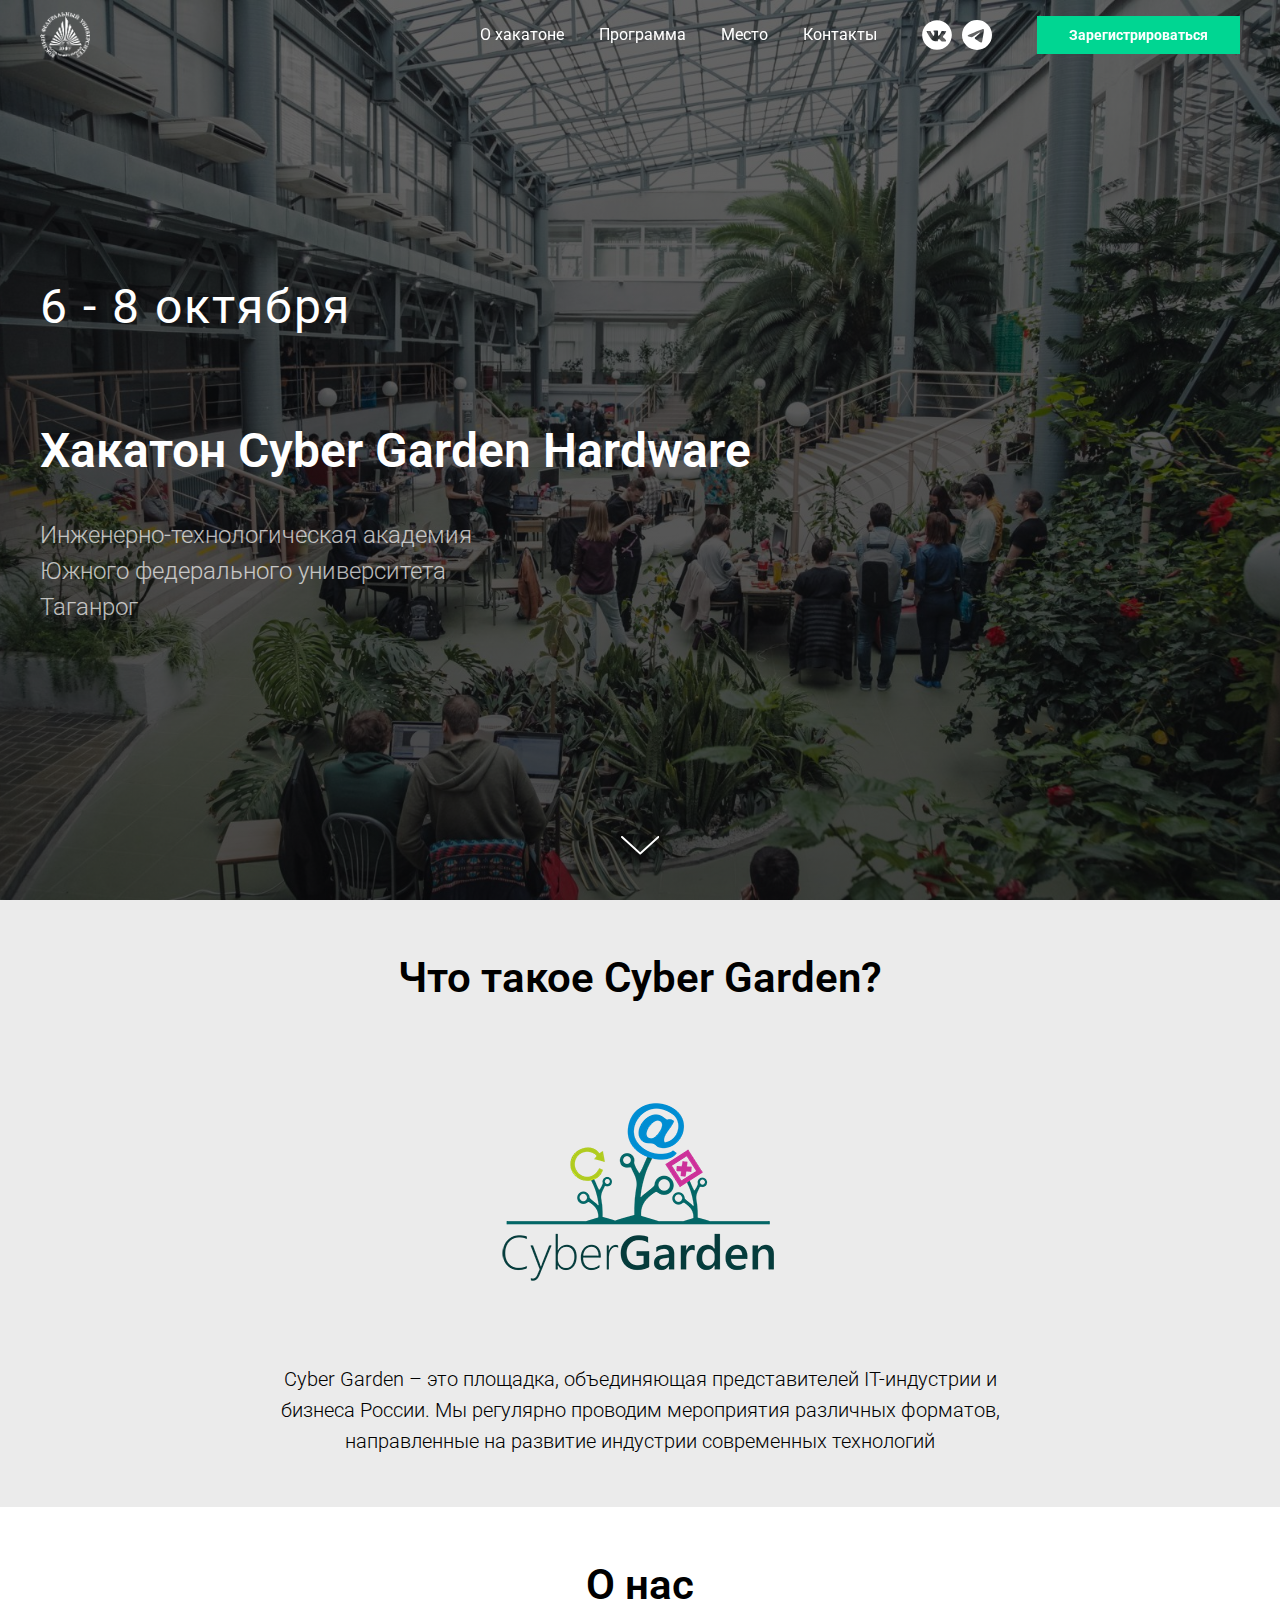
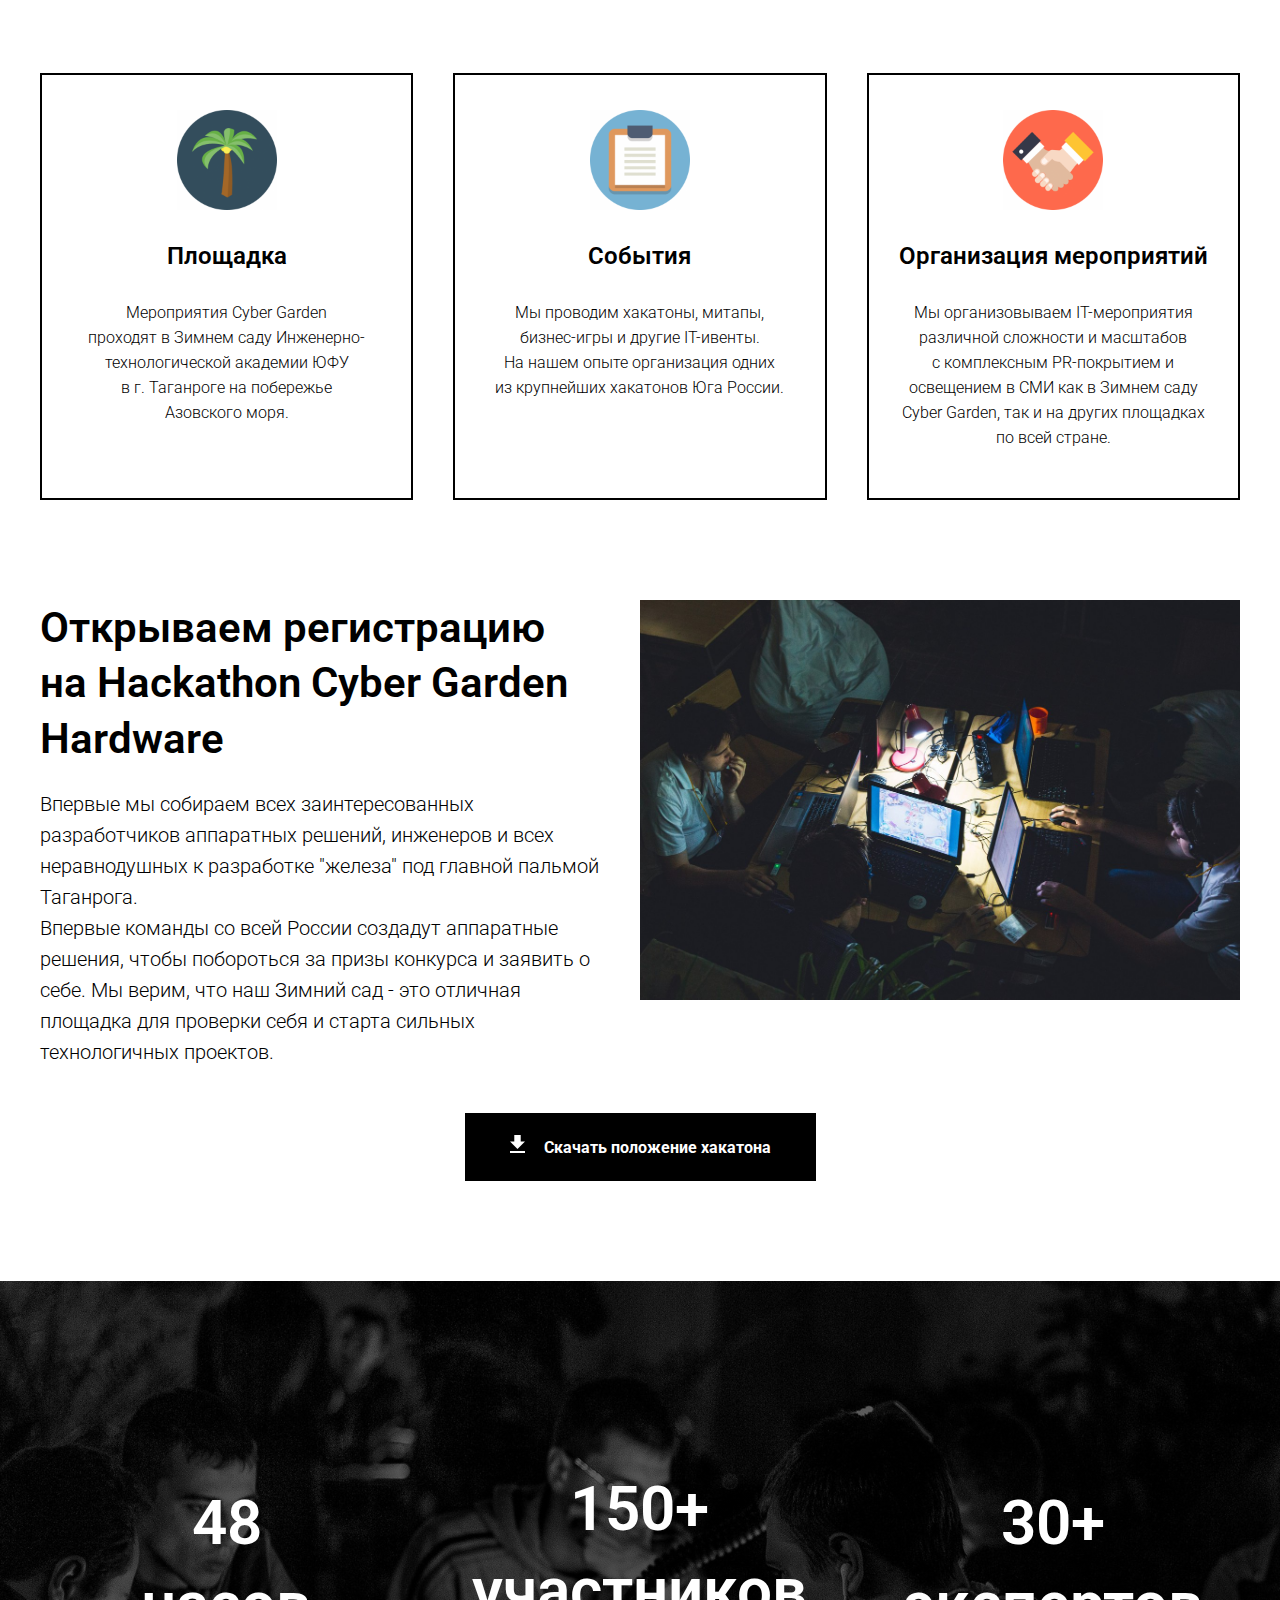
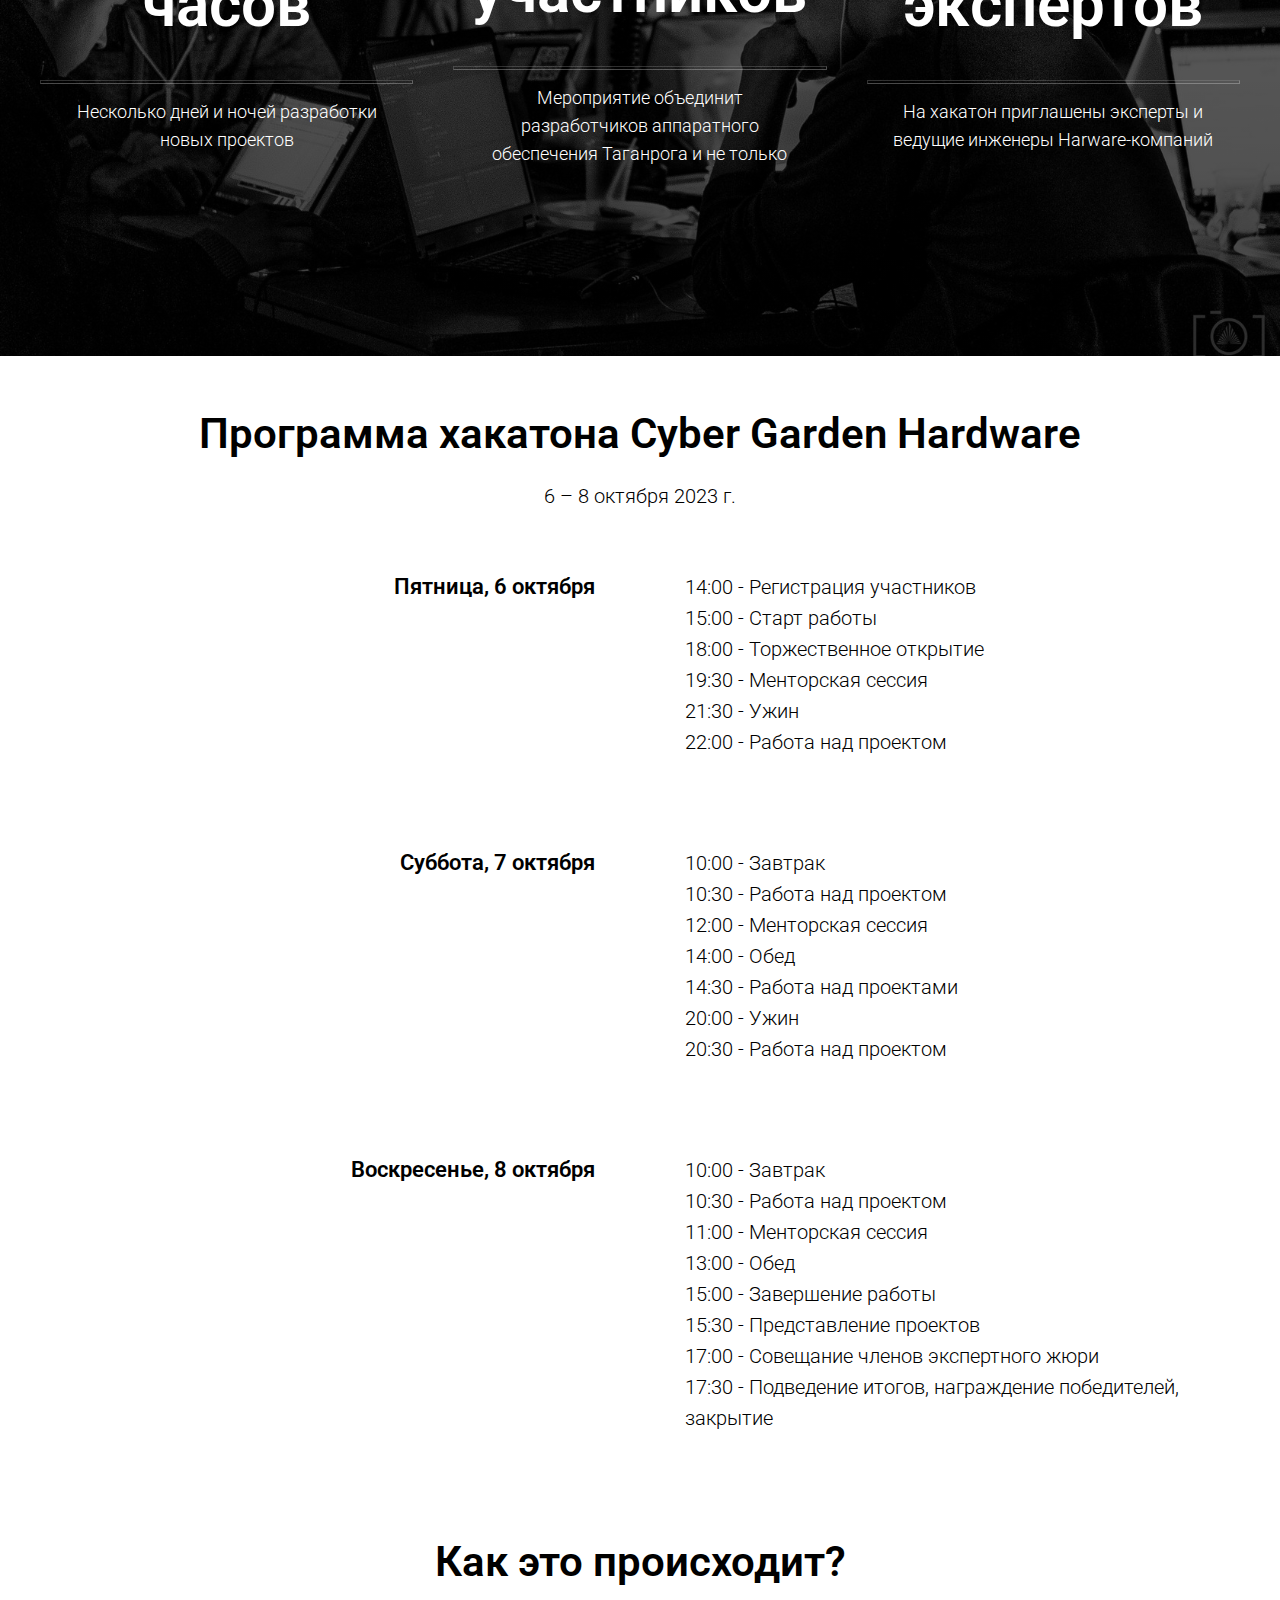
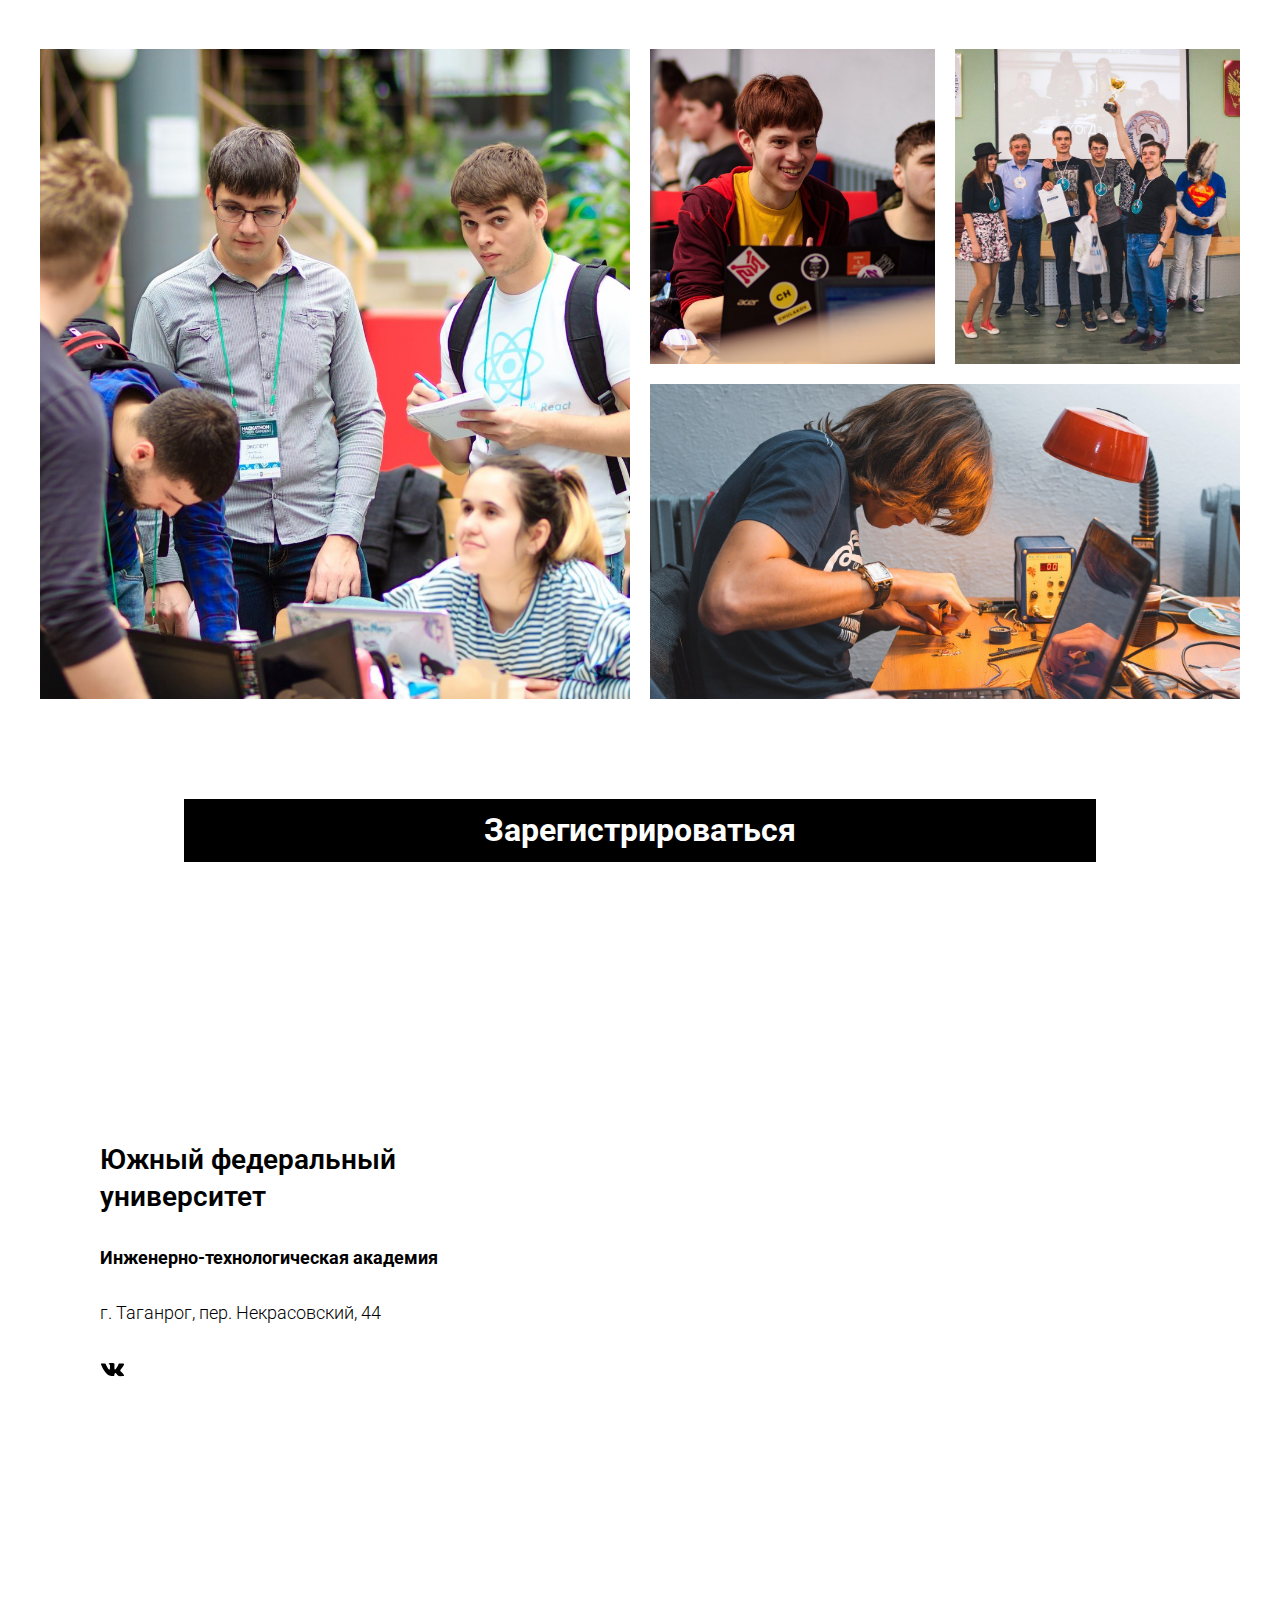
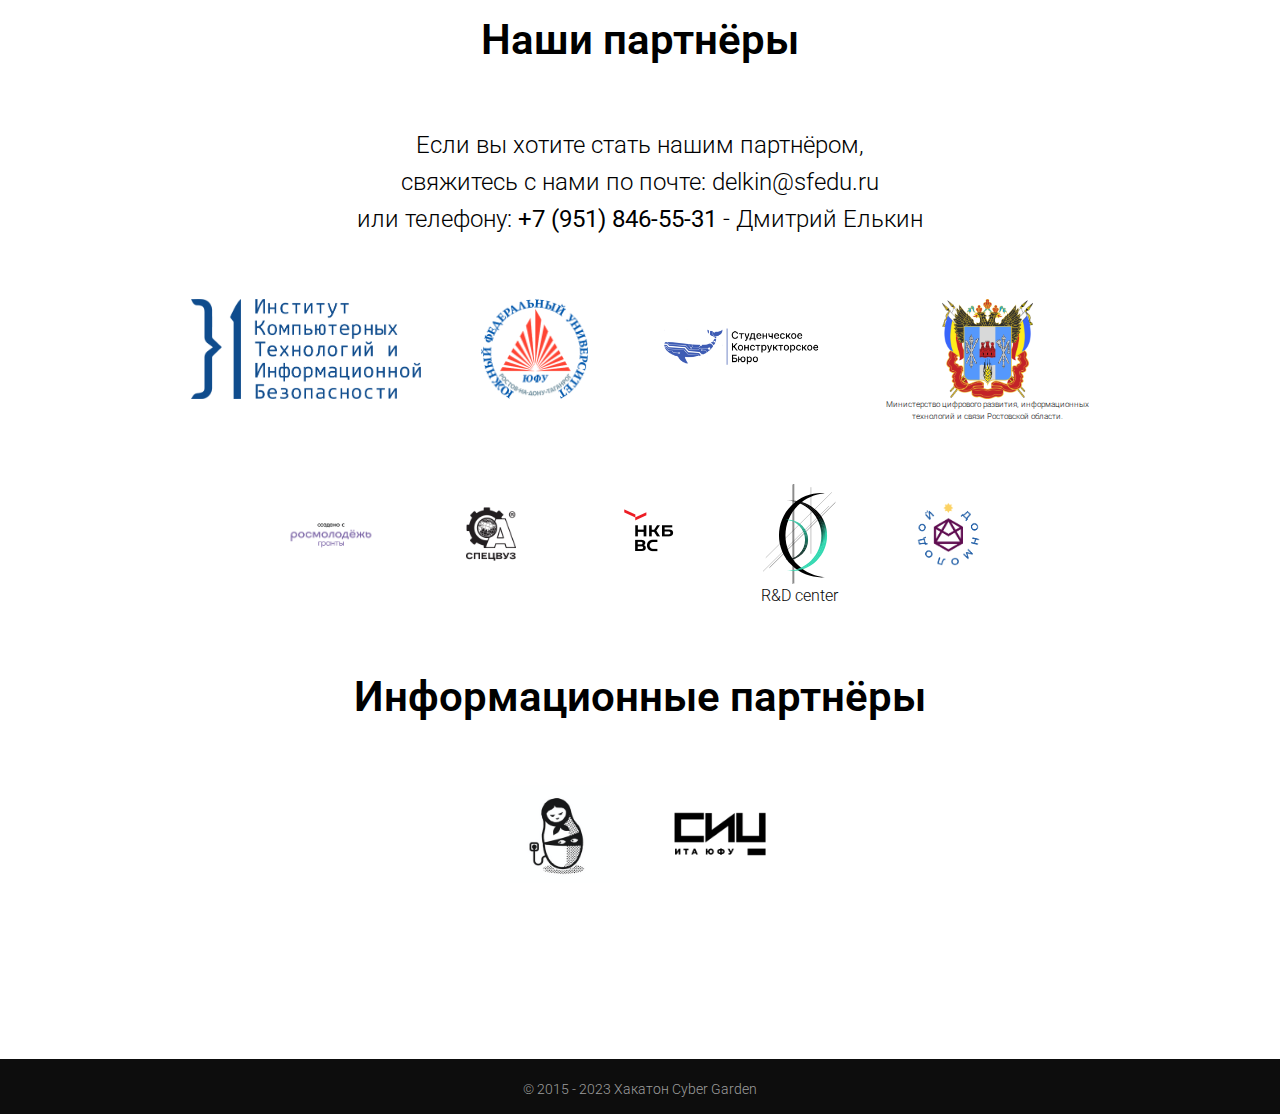
==== new.html @ 7e772e59 "new main page" ====
<!DOCTYPE html>
<html lang="ru">
<head>
	<meta charset="UTF-8">
	<meta http-equiv="Content-Type" content="text/html; charset=utf-8"/>
	<meta name="viewport" content="width=device-width, initial-scale=1.0"/>
	<title>Хакатон Сyber Garden - Таганрог</title>
	<meta property="og:url" content="https://cybergarden.pro"/>
	<meta property="og:title" content="Хакатон Сyber Garden Hardware - Таганрог"/>
	<meta property="og:description" content="Первый марафон разработки аппаратного обеспечения под пальмой"/>
	<meta property="og:type" content="website"/>
	<meta property="og:image" content="images_new/top.jpg"/>
	<meta name="format-detection" content="telephone=no"/>
	<meta name="description" content="Первый марафон разработки аппаратного обеспечения под пальмой"/>
	<link rel="shortcut icon" href="images_new/favicon.ico" type="image/x-icon"/>
	<link type="text/css" rel="stylesheet" href="https://fonts.googleapis.com/css?family=Roboto:300,400,500,700|Google+Sans:400,500,700|Google+Sans+Text:400&amp;lang=ru">
	<script src="https://api-maps.yandex.ru/v3/?apikey=49d23193-852b-4020-ad49-edf83772ccdb&lang=ru_RU"></script>
	<style>
		:root {
			/* Colors */

			/* Fonts */
			--roboto: 'Roboto', 'Arial', sans-serif;

			/* Other */
			--container-width: 1200px;
			--header-height: 70px;
		}

		* {
			margin: 0;
			padding: 0;
			line-height: 1.32;
		}

		body {
			display: flex;
			flex-direction: column;
			min-height: 100vh;
			font-family: var(--roboto);
			/*color: var(--gray1);*/
			word-wrap: break-word;
			overflow-x: hidden;
		}

		header {
			height: var(--header-height);
			width: var(--container-width);
			position: fixed;
			display: flex;
			gap: 7px;
			justify-content: space-between;
			align-items: center;
			box-sizing: border-box;
			left: 50%;
			transform: translate(-50%, 0);
			z-index: 100;
			font-size: 16px;
			-webkit-font-smoothing: antialiased;
		}

		nav {
			display: flex;
			align-items: center;
			gap: 45px;
		}

		.logo {
			max-width: 50px;
			width: 50px;
			height: auto;
			display: block;
		}

		.header__nav {
			display: flex;
			gap: 35px;
		}

		.header__nav a {
			font-weight: 400;
			color: white;
			text-decoration: none;
		}

		.header__nav__social-links {
			display: flex;
			gap: 10px
		}

		.header__nav__social-links a {
			width: 30px;
			height: 30px;
		}

		.header__nav__btn {
			color: #ffffff;
			background-color: #00d692;
			text-decoration: none;
			font-weight: 700;
			font-size: 14px;
			padding: 10px 32px;
			transition: background-color 0.2s ease-in-out, color 0.2s ease-in-out, border-color 0.2s ease-in-out, box-shadow 0.2s ease-in-out;
		}

		.header__nav__btn:hover {
			background-color: #00c285;
		}

		main {
			min-height: 75vh;
			padding-bottom: 120px;
			flex: 1;
		}

		ul,
		li {
			list-style: none;
		}

		.container {
			max-width: var(--container-width);
			padding-left: calc(50% - var(--container-width) / 2) !important;
			padding-right: calc(50% - var(--container-width) / 2) !important;
			padding-top: 50px;
			padding-bottom: 50px;
		}

		.container__center {
			display: grid;
			justify-items: center;
		}

		.container__not-white {
			background-color: #ebebeb;
		}

		.margin_bottom {
			margin-bottom: 60px;
		}

		.align_center {
			text-align: center;
		}

		.short_block {
			max-width: 760px;
		}

		h2 {
			font-size: 42px;
			font-weight: 600;
			margin-bottom: 60px;
		}

		p {
			font-size: 20px;
			line-height: 1.55;
			font-weight: 300;
		}

		.top {
			top: 0;
			left: 0;
			right: 0;
			bottom: 0;
			position: relative;
			height: 100vh;
			background-image: url('images_new/top.jpg');
			background-size: cover;
			background-position: center center;
		}

		.top__filter {
			position: absolute;
			width: 100%;
			height: 100vh;
			background-image: -moz-linear-gradient(top, rgba(0, 0, 0, 0.60), rgba(0, 0, 0, 0.70));
			background-image: -webkit-linear-gradient(top, rgba(0, 0, 0, 0.60), rgba(0, 0, 0, 0.70));
			background-image: -o-linear-gradient(top, rgba(0, 0, 0, 0.60), rgba(0, 0, 0, 0.70));
			background-image: -ms-linear-gradient(top, rgba(0, 0, 0, 0.60), rgba(0, 0, 0, 0.70));
			background-image: linear-gradient(top, rgba(0, 0, 0, 0.60), rgba(0, 0, 0, 0.70));
			filter: progid:DXImageTransform.Microsoft.gradient(startColorStr='#66000000', endColorstr='#4c000000');
		}

		.top__text__container {
			padding: 0;
			position: absolute;
			color: white;
			height: 100vh;
			display: flex;
			align-items: center;
		}

		.top__text {
			vertical-align: middle;
		}

		.top__text h1 {
			font-size: 48px;
			font-weight: 600;
			color: #fff;
			letter-spacing: 0;
			margin-bottom: 38px;
			line-height: 1.17;
		}

		.top__text h2 {
			font-size: 48px;
			font-weight: 400;
			color: #fff;
			letter-spacing: 2px;
			margin-bottom: 84px;
		}

		.top__text p {
			font-size: 24px;
			font-weight: 300;
			opacity: 0.70;
			color: #fff;
			line-height: 1.5;
		}

		@keyframes t-arrow-bottom {
			0% {
				transform: translateY(0)
			}
			50% {
				transform: translateY(-7px)
			}
			55% {
				transform: translateY(-7px)
			}
			100% {
				transform: translateY(0)
			}
		}

		.t-cover__arrow-wrapper_animated {
			animation: t-arrow-bottom 1.7s infinite ease
		}

		.t-cover__arrow {
			position: absolute;
			z-index: 9;
			bottom: 40px;
			right: 0;
			left: 0;
			text-align: center
		}

		.t-cover__arrow-wrapper {
			display: inline-block;
			-webkit-transition: all ease-in-out 0.2s;
			-moz-transition: all ease-in-out 0.2s;
			-o-transition: all ease-in-out 0.2s;
			transition: all ease-in-out 0.2s;
			cursor: pointer
		}

		.t-cover__arrow-wrapper:hover {
			opacity: .7
		}

		.t-cover__arrow-svg {
			fill: #fff
		}

		.about__container {
			display: grid;
			gap: 40px;
			grid-template-columns: 1fr 1fr 1fr;
		}

		.about__card {
			display: grid;
			gap: 30px;
			grid-template-rows: 1fr 30px 150px;
			border: 2px solid #000;
			padding: 35px 0 48px;
			box-sizing: border-box;
			justify-items: center;
		}

		.about__card img {
			width: 100px;
			height: 100px;
		}

		.about__card h3 {
			font-size: 24px;
			line-height: 1.35;
			font-weight: 600;
		}

		.about__card p {
			height: 150px;
			padding: 0 25px;
			text-align: center;
			font-size: 16px;
			line-height: 25px;
			font-weight: 300;
		}

		.registration__container {
			display: flex;
			gap: 40px;
			margin-bottom: 45px;
		}

		.registration__container img {
			height: 400px;
		}

		.registration__container h2 {
			margin-bottom: 23px;
		}

		.registration__container__link {
			display: flex;
			justify-content: center;
		}

		.registration__link {
			background-color: #000000;
			color: white;
			text-decoration: none;
			font-size: 16px;
			font-weight: 700;
			padding: 22px 45px;
		}

		.registration__link svg {
			width: 15px;
			margin-right: 15px;
		}

		.info__cover {
			height: 75vh;
			margin-top: 50px;
			background-image: url('images_new/info.jpg');
			background-size: cover;
			background-position: center center;
		}

		.info__cover .top__filter {
			height: 75vh;
		}

		.info__container {
			height: calc(75vh - 100px);
			position: relative;
			display: grid;
			align-items: center;
			grid-template-columns: 1fr 1fr 1fr;
			gap: 40px;
		}

		.info__card {
			color: white;
			text-align: center;
		}

		.info__card h3 {
			font-size: 62px;
			font-weight: 600;
		}

		.info__card hr {
			height: 2px;
			opacity: 0.30;
			margin-top: 34px;
			margin-bottom: 14px;
		}

		.info__card p {
			font-size: 18px;
			line-height: 1.55;
			font-weight: 300;
			margin: 0 20px;
		}

		.schedule__h2 {
			margin-bottom: 20px;
		}

		.schedule__container {
			display: grid;
			grid-template-columns: 1fr 1fr;
			gap: 90px
		}

		.schedule__container h3 {
			font-size: 22px;
			font-weight: 600;
			justify-self: right;
		}

		.gallery__container {
			display: grid;
			gap: 20px;
			grid-template-columns: 1fr 1fr 1fr 1fr;
			grid-template-rows: 1fr 1fr;
			height: 650px;
			margin-bottom: 100px;
		}

		.gallery__card {
			overflow: hidden;
		}

		.gallery__container .big__image {
			grid-area: 1 / 1 / 3 / 3;
		}

		.gallery__container .medium__image {
			grid-area: 2 / 3 / 3 / 5;
		}

		.gallery__card img {
			object-fit: cover;
			object-position: center center;
			width: 100%;
			height: 100%;
		}

		.gallery__link {
			background-color: #000000;
			color: white;
			text-decoration: none;
			font-size: xx-large;
			font-weight: 700;
			padding: 10px 300px;
		}

		.map__card {
			background: white;
			position: absolute;
			top: 120px;
			left: calc(50% - var(--container-width) / 2);
			max-width: 460px;
			padding: 60px;
			box-sizing: border-box;
			z-index: 1;
		}

		.map__card h2 {
			margin-bottom: 30px;
			font-size: 28px;
			font-weight: 600;
		}
		.map__card h3 {
			font-size: 18px;
			font-weight: bold;
			margin-bottom: 30px;
		}
		.map__card p {
			font-size: 18px;
			font-weight: 300;
			margin-bottom: 30px;
		}

		#map {
			width: 100%;
			height: 600px;
		}

		.partners__container {
			display: flex;
			gap: 60px;
		}

		.partners__with-text {
			text-align: center;
			color:#080707;
			display: grid;
			grid-template-rows: 1fr 25px;
			justify-items: center;
			text-decoration: none;
		}

		.partners__container img {
			max-height: 100px;
		}

		footer {
			padding-top: 21px;
			padding-bottom: 15px;
			background-color: #0d0d0d;
			font-size: 14px;
			color: #9d9d9d;
			text-align: center;
			font-weight: 300;
		}

		@media (max-width: 980px) {

		}
	</style>
</head>
<body>
<header class="header">
	<img class="logo" src="images_new/sfedu.png" alt="На главную">
	<nav>
		<ul class="header__nav">
			<li><a href="#about">О хакатоне</a></li>
			<li><a href="#schedule">Программа</a></li>
			<li><a href="#place">Место</a></li>
			<li><a href="#contacts">Контакты</a></li>
		</ul>
		<div class="header__nav__social-links">
			<a href="https://vk.com/open_cybergarden" target="_blank">
				<img src="images_new/socials/vk.svg" alt="VK">
			</a>
			<a href="https://t.me/CyberGarden15" target="_blank">
				<img src="images_new/socials/tg.svg" alt="TG">
			</a>
		</div>
		<a class="header__nav__btn" href="https://forms.gle/CFXuY8phGetg4YJm7" target="_blank">Зарегистрироваться</a>
	</nav>
</header>
<main class="main">
	<section class="top">
		<div class="top__filter"></div>
		<div class="container top__text__container">
			<div class="top__text">
				<h2>6 - 8 октября</h2>
				<h1>Хакатон Cyber Garden Hardware</h1>
				<p>Инженерно-технологическая академия<br/>Южного федерального университета<br/>Таганрог</p>
			</div>
		</div>
		<div class="t-cover__arrow">
			<div class="t-cover__arrow-wrapper t-cover__arrow-wrapper_animated">
				<svg class="t-cover__arrow-svg" style="fill:#ffffff;" x="0px" y="0px"
				     width="38.417px" height="18.592px"
				     viewBox="0 0 38.417 18.592">
					<g>
						<path
								d="M19.208,18.592c-0.241,0-0.483-0.087-0.673-0.261L0.327,1.74c-0.408-0.372-0.438-1.004-0.066-1.413c0.372-0.409,1.004-0.439,1.413-0.066L19.208,16.24L36.743,0.261c0.411-0.372,1.042-0.342,1.413,0.066c0.372,0.408,0.343,1.041-0.065,1.413L19.881,18.332C19.691,18.505,19.449,18.592,19.208,18.592z"/>
					</g>
				</svg>
			</div>
		</div>
	</section>
	<section class="container container__center container__not-white">
		<h2>Что такое Cyber Garden?</h2>
		<img src="images_new/logomin.png" alt="Cyber Garden" class="margin_bottom">
		<p class="align_center short_block">Cyber Garden – это площадка, объединяющая представителей IT-индустрии и бизнеса России. Мы регулярно проводим мероприятия различных форматов, направленные на развитие индустрии современных технологий</p>
	</section>
	<section class="container container__center">
		<h2>О нас</h2>
		<div class="about__container">
			<div class="about__card">
				<img src="images_new/about/nature.png" alt="Площадка">
				<h3>Площадка</h3>
				<p>Мероприятия Cyber Garden <br />проходят в Зимнем саду Инженерно-технологической академии ЮФУ <br />в г. Таганроге на побережье <br />Азовского моря.</p>
			</div>
			<div class="about__card">
				<img src="images_new/about/clipboard.png" alt="События">
				<h3>События</h3>
				<p>Мы проводим хакатоны, митапы, <br />бизнес-игры и другие IT-ивенты. <br />На нашем опыте организация одних <br />из крупнейших хакатонов Юга России.</p>
			</div>
			<div class="about__card">
				<img src="images_new/about/partnership.png" alt="Организация мероприятий">
				<h3>Организация мероприятий</h3>
				<p>Мы организовываем IT-мероприятия различной сложности и масштабов <br />с комплексным PR-покрытием и освещением в СМИ как в Зимнем саду Cyber Garden, так и на других площадках по всей стране.</p>
			</div>
		</div>
	</section>
	<section class="container" id="about">
		<div class="registration__container">
			<div>
				<h2>Открываем регистрацию на Hackathon Cyber Garden Hardware</h2>
				<p>Впервые мы собираем всех заинтересованных разработчиков аппаратных решений, инженеров и всех неравнодушных к разработке "железа" под главной пальмой Таганрога.</p>
				<p>Впервые команды со всей России создадут аппаратные решения, чтобы побороться за призы конкурса и заявить о себе. Мы верим, что наш Зимний сад - это отличная площадка для проверки себя и старта сильных технологичных проектов.</p>
			</div>
			<img src="images_new/about/night_work.jpg" alt="Night work">
		</div>
<!--		TODO add section Тематики кейсов на хакатоне -->
		<div class="registration__container__link">
			<a class="registration__link" href="/file.pdf" target="_blank">
				<svg class="t430__btn-img t430__inlinesvg" style="" id="Layer_1" xmlns="http://www.w3.org/2000/svg"
				     viewBox="0 0 56 68" fill="#FFFFFF">
					<path class="st0" d="M16 0h24v24h16L28 52 0 24h16zM0 60h56v8H0z"/>
				</svg>
				Скачать положение хакатона</a>
		</div>
	</section>
	<section class="info__cover">
		<div class="top__filter"></div>
		<div class="container info__container">
			<div class="info__card">
				<h3>48 <br> часов</h3>
				<hr>
				<p>Несколько дней и ночей разработки новых проектов</p>
			</div>
			<div class="info__card">
				<h3>150+ участников</h3>
				<hr>
				<p>Мероприятие объединит разработчиков аппаратного обеспечения Таганрога и не только</p>
			</div>
			<div class="info__card">
				<h3>30+ экспертов</h3>
				<hr>
				<p>На хакатон приглашены эксперты и ведущие инженеры Harware-компаний</p>
			</div>
		</div>
	</section>
	<section class="container container__center" id="schedule">
		<h2 class="schedule__h2">Программа хакатона Cyber Garden Hardware</h2>
		<p class="margin_bottom">6 – 8 октября 2023 г.</p>
		<div class="schedule__container">
			<h3>Пятница, 6 октября</h3>
			<div>
				<p>14:00 - Регистрация участников</p>
				<p>15:00 - Старт работы</p>
				<p>18:00 - Торжественное открытие</p>
				<p>19:30 - Менторская сессия</p>
				<p>21:30 - Ужин</p>
				<p>22:00 - Работа над проектом</p>
			</div>
			<h3>Суббота, 7 октября</h3>
			<div>
				<p>10:00 - Завтрак</p>
				<p>10:30 - Работа над проектом</p>
				<p>12:00 - Менторская сессия</p>
				<p>14:00 - Обед</p>
				<p>14:30 - Работа над проектами</p>
				<p>20:00 - Ужин</p>
				<p>20:30 - Работа над проектом</p>
			</div>
			<h3>Воскресенье, 8 октября</h3>
			<div>
				<p>10:00 - Завтрак</p>
				<p>10:30 - Работа над проектом</p>
				<p>11:00 - Менторская сессия</p>
				<p>13:00 - Обед</p>
				<p>15:00 - Завершение работы</p>
				<p>15:30 - Представление проектов</p>
				<p>17:00 - Совещание членов экспертного жюри</p>
				<p>17:30 - Подведение итогов, награждение победителей, закрытие</p>
			</div>
		</div>
	</section>
	<section class="container container__center">
		<h2>Как это происходит?</h2>
		<div class="gallery__container">
			<div class="gallery__card big__image"><img src="images_new/gallery/1.jpg" alt="gallery 1"></div>
			<div class="gallery__card"><img src="images_new/gallery/2.jpg" alt="gallery 2"></div>
			<div class="gallery__card"><img src="images_new/gallery/3.jpg" alt="gallery 3"></div>
			<div class="gallery__card medium__image"><img src="images_new/gallery/4.jpg" alt="gallery 4"></div>
		</div>
		<div class="registration__container__link">
			<a class="gallery__link" href="https://forms.gle/CFXuY8phGetg4YJm7" target="_blank">Зарегистрироваться</a>
		</div>
	</section>
	<section id="place" style="margin-top: 50px">
		<div style="position: relative">
			<div class="map__card">
				<h2>Южный федеральный университет</h2>
				<h3>Инженерно-технологическая академия</h3>
				<p>г. Таганрог, пер. Некрасовский, 44</p>
				<a href="https://vk.com/open_cybergarden" target="_blank">
					<svg id="Layer_1" xmlns="http://www.w3.org/2000/svg" x="0px" y="0px" width="25px" height="25px" viewBox="0 0 48 48" xml:space="preserve">
	          <desc>VK</desc>
						<path
								d="M41.2 22.2c.6-.8 1.1-1.5 1.5-2 2.7-3.5 3.8-5.8 3.5-6.8l-.2-.2c-.1-.1-.3-.3-.7-.4-.4-.1-.9-.1-1.5-.1h-7.2c-.2 0-.3 0-.3.1 0 0-.1 0-.1.1v.1c-.1 0-.2.1-.3.2-.1.1-.2.2-.2.4-.7 1.9-1.5 3.6-2.5 5.2-.6 1-1.1 1.8-1.6 2.5s-.9 1.2-1.2 1.5c-.3.3-.6.6-.9.8-.2.3-.4.4-.5.4-.1 0-.3-.1-.4-.1-.2-.1-.4-.3-.5-.6-.1-.2-.2-.5-.3-.9 0-.4-.1-.7-.1-.9v-1.1-1-1.9c0-.7 0-1.2.1-1.6v-1.3c0-.4 0-.8-.1-1.1-.1-.3-.1-.5-.2-.7-.1-.2-.3-.4-.5-.6-.2-.1-.5-.2-.8-.3-.8-.2-1.9-.3-3.1-.3-2.9 0-4.7.2-5.5.6-.3.2-.6.4-.9.7-.3.3-.3.5-.1.6.9.1 1.6.5 2 1l.1.3c.1.2.2.6.3 1.1.1.5.2 1.1.2 1.7.1 1.1.1 2.1 0 2.9-.1.8-.1 1.4-.2 1.9-.1.4-.2.8-.3 1.1-.1.3-.2.4-.3.5 0 .1-.1.1-.1.1-.1-.1-.4-.1-.6-.1-.2 0-.5-.1-.8-.3-.3-.2-.6-.5-1-.9-.3-.4-.7-.9-1.1-1.6-.4-.7-.8-1.5-1.3-2.4l-.4-.7c-.2-.4-.5-1.1-.9-1.9-.4-.8-.8-1.6-1.1-2.4-.1-.3-.3-.6-.6-.7l-.1-.1c-.1-.1-.2-.1-.4-.2s-.3-.1-.5-.2H3.2c-.6 0-1.1.1-1.3.4l-.1.1c0 .1-.1.2-.1.4s0 .4.1.6c.9 2.2 1.9 4.3 3 6.3s2 3.6 2.8 4.9c.8 1.2 1.6 2.4 2.4 3.5.8 1.1 1.4 1.8 1.7 2.1.3.3.5.5.6.7l.6.6c.4.4.9.8 1.6 1.3.7.5 1.5 1 2.4 1.5.9.5 1.9.9 3 1.2 1.2.3 2.3.4 3.4.4H26c.5 0 .9-.2 1.2-.5l.1-.1c.1-.1.1-.2.2-.4s.1-.4.1-.6c0-.7 0-1.3.1-1.8s.2-.9.4-1.2c.1-.3.3-.5.5-.7.2-.2.3-.3.4-.3.1 0 .1-.1.2-.1.4-.1.8 0 1.3.4s1 .8 1.4 1.3c.4.5 1 1.1 1.6 1.8.6.7 1.2 1.2 1.6 1.5l.5.3c.3.2.7.4 1.2.5.5.2.9.2 1.3.1l5.9-.1c.6 0 1-.1 1.4-.3.3-.2.5-.4.6-.6.1-.2.1-.5 0-.8-.1-.3-.1-.5-.2-.6-.1-.1-.1-.2-.2-.3-.8-1.4-2.2-3.1-4.4-5.1-1-.9-1.6-1.6-1.9-1.9-.5-.6-.6-1.2-.3-1.9.3-.5 1-1.5 2.2-3z"/>
	        </svg>
				</a>
			</div>
		</div>
		<div id="map"></div>
	</section>
	<section id="contacts" class="container container__center">
		<h2>Наши партнёры</h2>
		<p class="align_center margin_bottom" style="font-size: 24px">Если вы хотите стать нашим партнёром,<br>свяжитесь с нами по почте: delkin@sfedu.ru<br>или телефону: <b>+7 (951) 846-55-31</b> - Дмитрий Елькин</p>
		<div class="partners__container margin_bottom">
			<a href="https://vk.com/ictis_sfedu" target="_blank"><img src="images_new/partners/ictis.png" alt=ИКТИБ""></a>
			<a href="https://vk.com/sfedu_official" target="_blank"><img src="images_new/partners/sfedu.png" alt="ЮФУ"></a>
			<a href="#" target="_blank"><img src="images_new/partners/skb.jpg" alt="КИТ"></a>
			<a href="https://minsvyaz.donland.ru" target="_blank" class="partners__with-text"><img src="images_new/partners/minc.png" alt="Министерство цифрового развития, информационных технологий и связи Ростовской области."><p style="font-size:8px;">Министерство цифрового развития, информационных<br> технологий и связи Ростовской области.</p></a>
		</div>
		<div class="partners__container margin_bottom">
			<a href="https://fadm.gov.ru/activity/grant" target="_blank"><img src="images_new/partners/rosmolodez.png" alt=""></a>
			<a href="https://niisva.dev" target="_blank"><img src="images_new/partners/specvyz.png" alt=""></a>
			<a href="http://nkbvs.ru" target="_blank"><img src="images_new/partners/nkbvs.png" alt=""></a>
			<a href="https://rdcenter.ru" target="_blank" class="partners__with-text"><img src="images_new/partners/rdc.svg" alt=""><p style="font-size:16px;">R&D center</p></a>
			<a href="https://донмолодой.рф" target="_blank"><img src="images_new/partners/DONMOLODOY.png" alt=""></a>
		</div>
		<h2>Информационные партнёры</h2>
		<div class="partners__container">
			<a href="https://russianhackers.org" target="_blank"><img src="images_new/partners/russianhackers.png" alt=""></a>
			<a href="https://vk.com/sic_sfedu_ita" target="_blank"><img src="images_new/partners/sits.png" alt=""></a>
		</div>
	</section>
</main>
<footer>
	© 2015 - 2023 Хакатон Cyber Garden
</footer>
<script>
	ymaps3.ready.then(async () => {
		const {YMapDefaultMarker} = await ymaps3.import('@yandex/ymaps3-markers@0.0.1');

		const map = new ymaps3.YMap(document.getElementById('map'), {
			location: {
				center: [38.933, 47.202136],
				zoom: 15
			}
		});
		map.addChild(new ymaps3.YMapDefaultSchemeLayer());
		map.addChild(new ymaps3.YMapDefaultFeaturesLayer({id: 'features'}));

		const circle = document.createElement('div');
		circle.classList.add('icon');
		circle.style.color = 'red';

		const marker = new YMapDefaultMarker({coordinates: [38.9354, 47.20217], title: 'ИТА ЮФУ' });
		map.addChild(marker);
	});
</script>
</body>
</html>
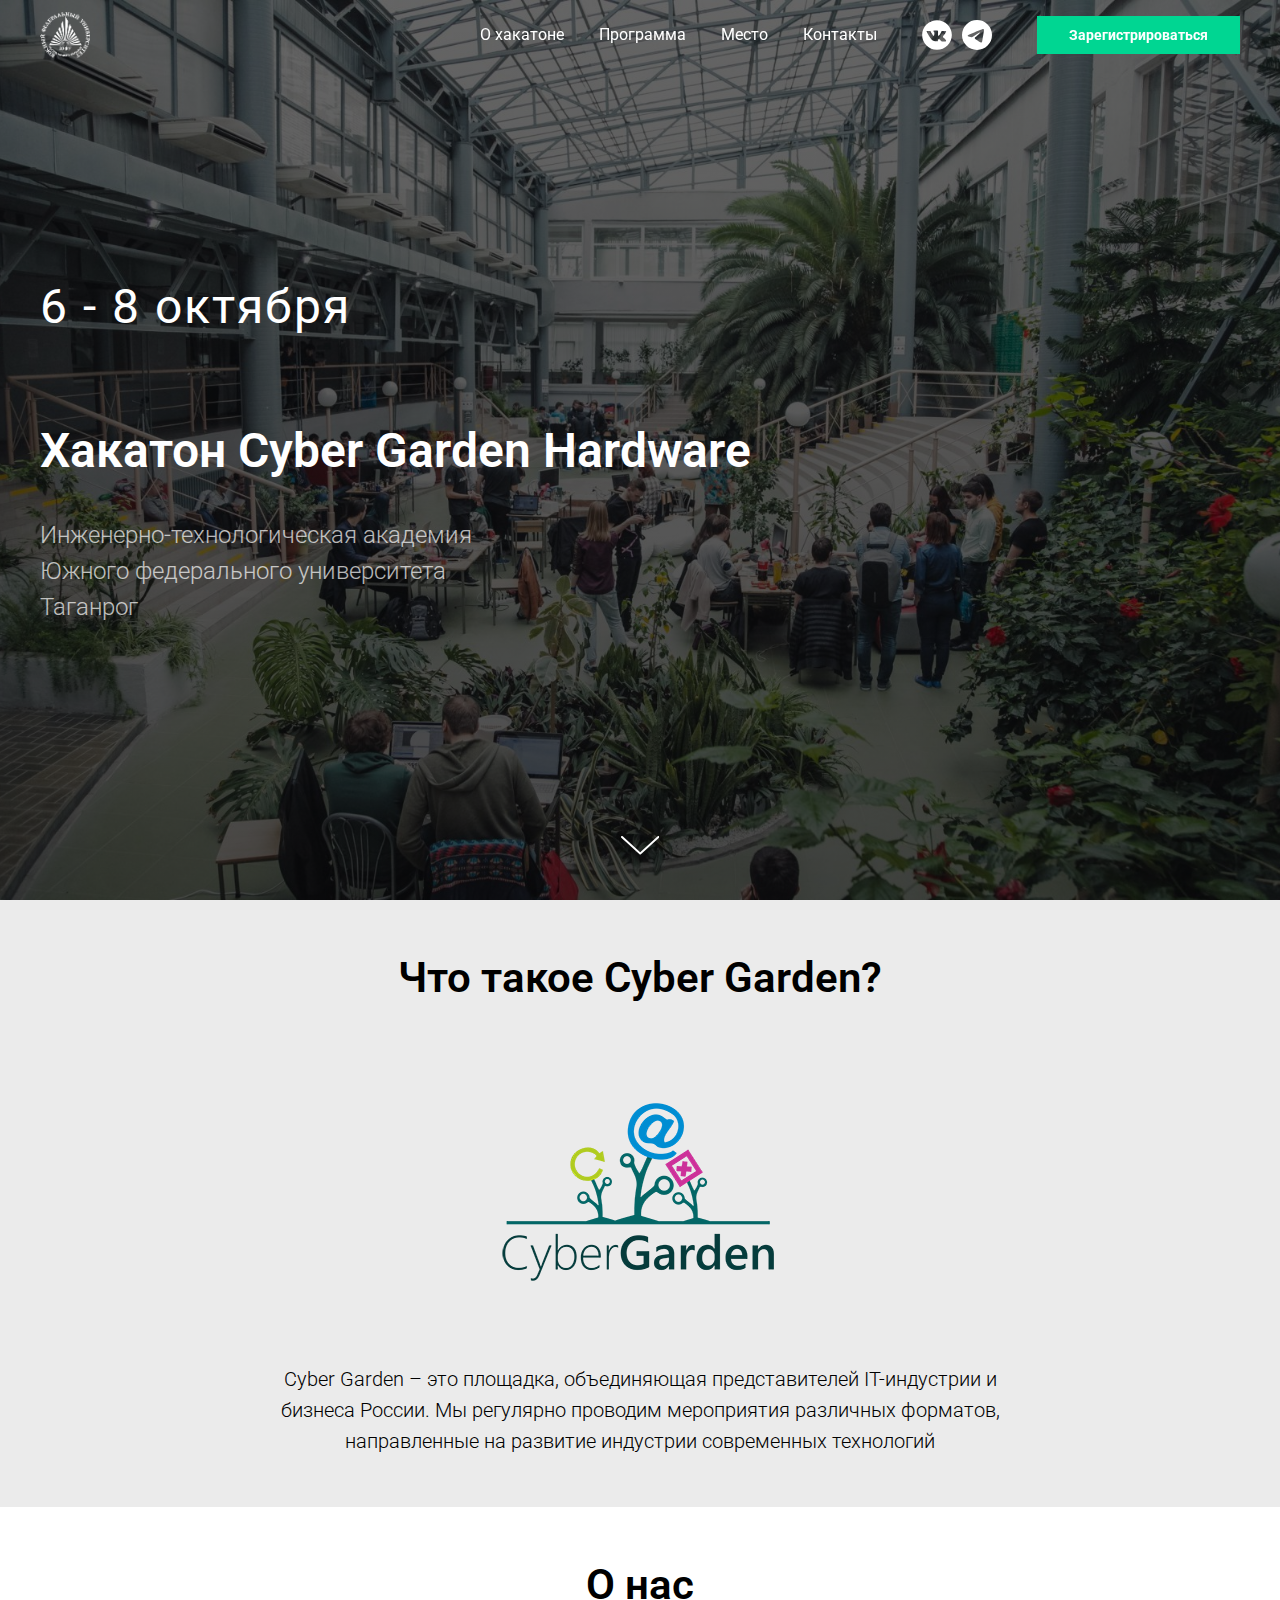
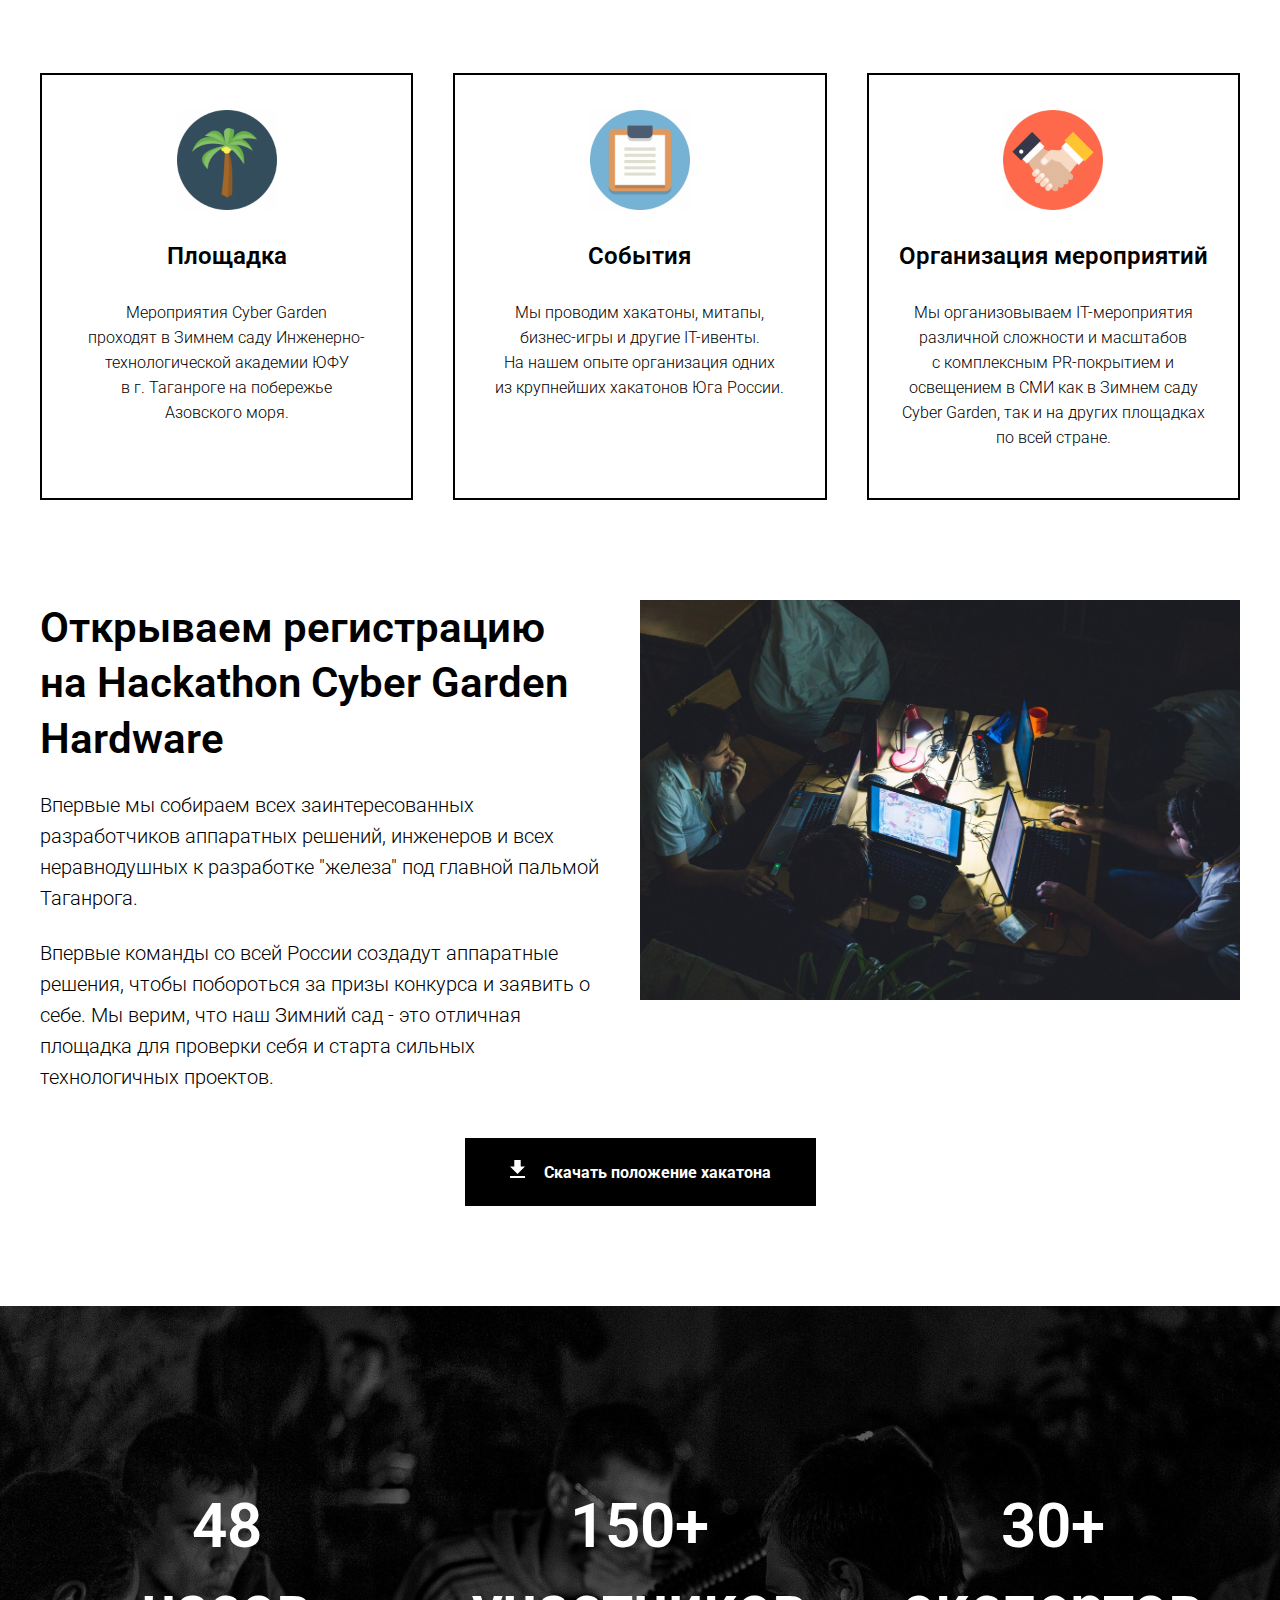
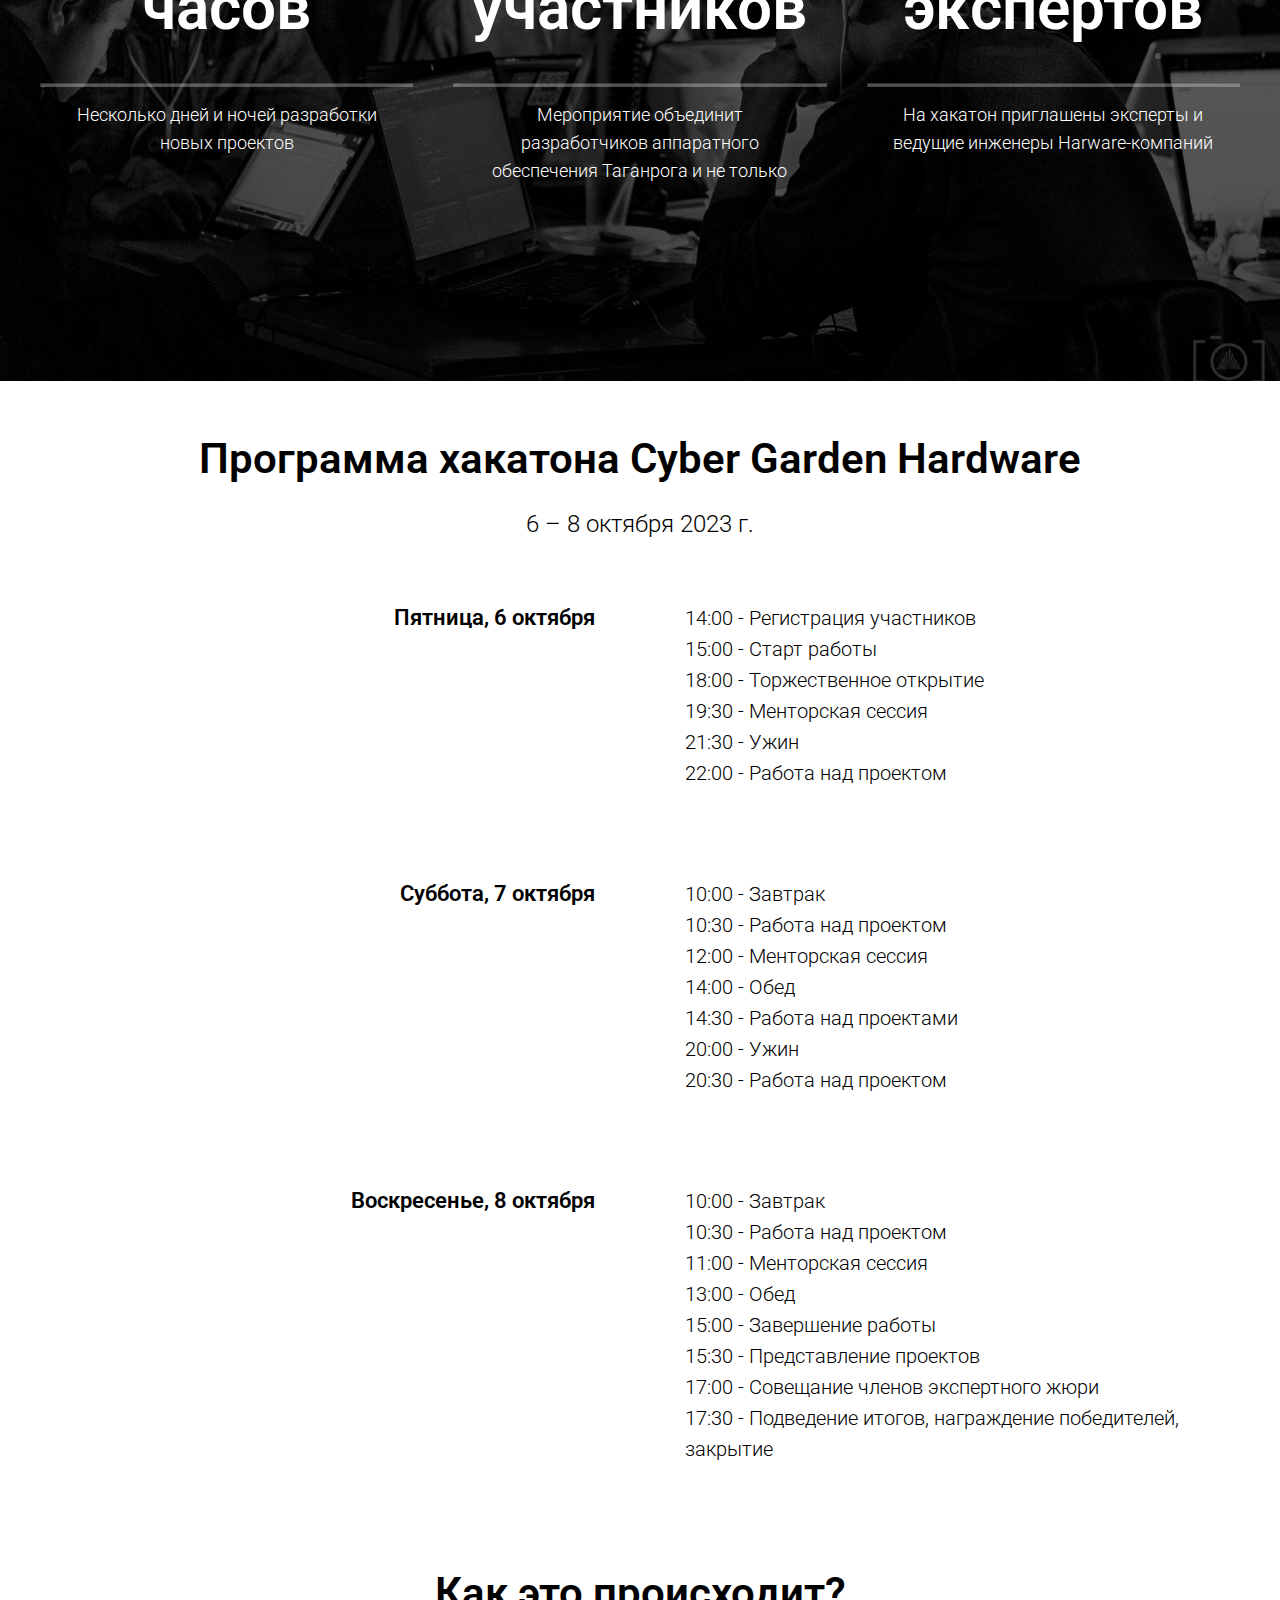
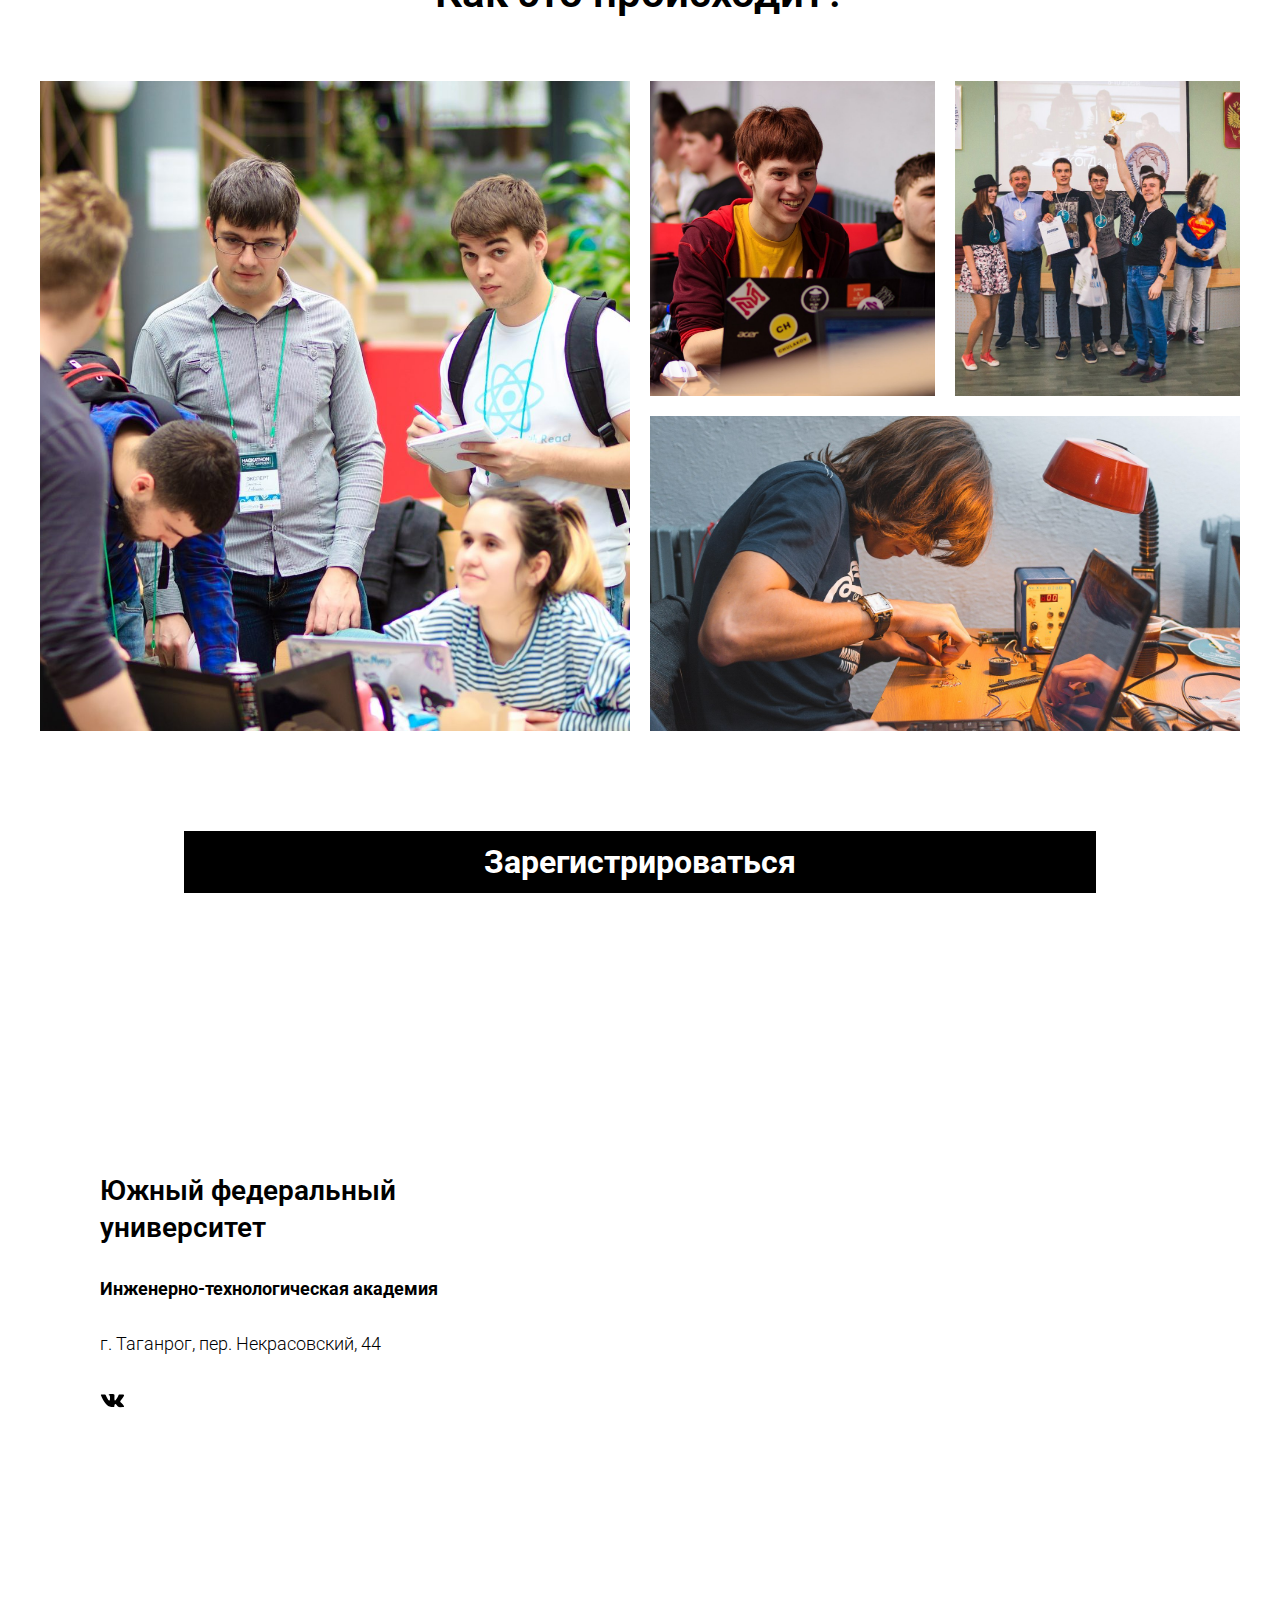
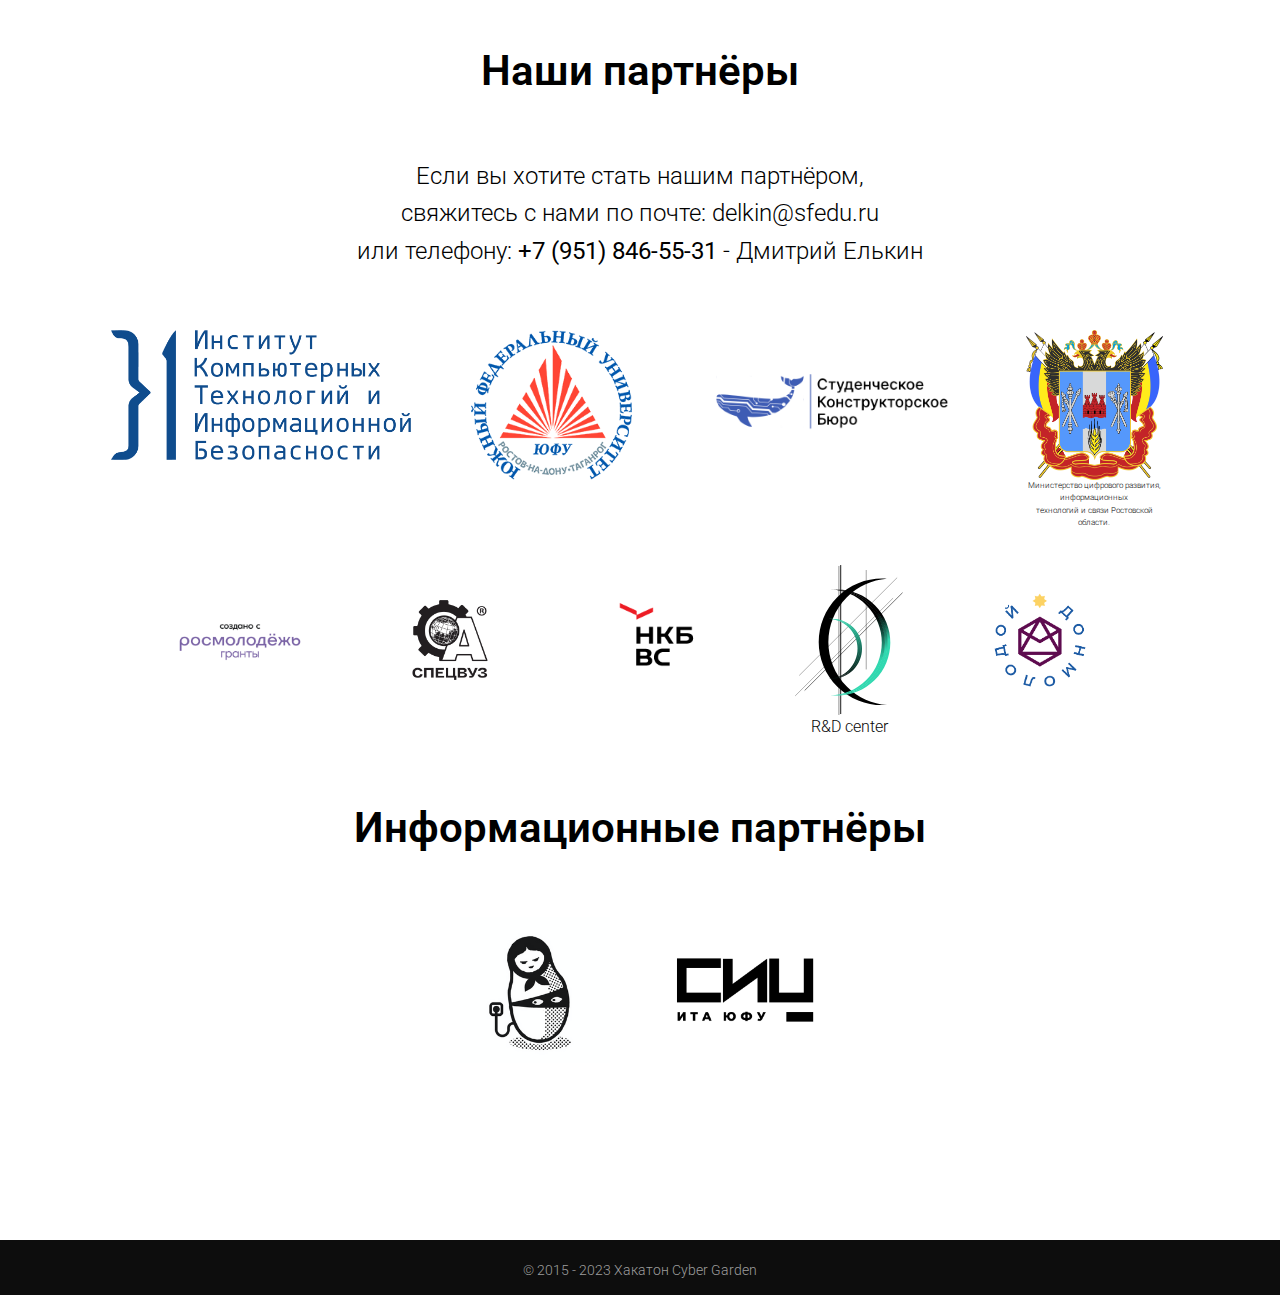
==== commit 65936121: "new mobile" ====
--- a/new.html
+++ b/new.html
@@ -31,6 +31,7 @@
 			margin: 0;
 			padding: 0;
 			line-height: 1.32;
+			-webkit-font-smoothing: antialiased;
 		}
 
 		body {
@@ -45,18 +46,23 @@
 
 		header {
 			height: var(--header-height);
+			width: 100%;
+			position: fixed;
+			left: 50%;
+			transform: translate(-50%, 0);
+			z-index: 100;
+			transition: background-color 300ms linear;
+		}
+
+		.header {
+			height: var(--header-height);
 			width: var(--container-width);
-			position: fixed;
 			display: flex;
-			gap: 7px;
+			gap: 20px;
 			justify-content: space-between;
 			align-items: center;
 			box-sizing: border-box;
-			left: 50%;
-			transform: translate(-50%, 0);
-			z-index: 100;
 			font-size: 16px;
-			-webkit-font-smoothing: antialiased;
 		}
 
 		nav {
@@ -309,16 +315,22 @@
 		}
 
 		.registration__container img {
+			object-fit: cover;
 			height: 400px;
 		}
 
 		.registration__container h2 {
-			margin-bottom: 23px;
+			margin-bottom: 24px;
+		}
+
+		.registration__container p + p {
+			margin-top: 24px;
 		}
 
 		.registration__container__link {
 			display: flex;
 			justify-content: center;
+			width: 100%;
 		}
 
 		.registration__link {
@@ -371,9 +383,11 @@
 			opacity: 0.30;
 			margin-top: 34px;
 			margin-bottom: 14px;
+			background-color: #fff;
 		}
 
 		.info__card p {
+			height: 100px;
 			font-size: 18px;
 			line-height: 1.55;
 			font-weight: 300;
@@ -384,6 +398,11 @@
 			margin-bottom: 20px;
 		}
 
+		.schedule__p {
+			font-size: 24px;
+			font-weight: 300;
+		}
+
 		.schedule__container {
 			display: grid;
 			grid-template-columns: 1fr 1fr;
@@ -393,7 +412,12 @@
 		.schedule__container h3 {
 			font-size: 22px;
 			font-weight: 600;
-			justify-self: right;
+			text-align: right;
+		}
+
+		.schedule__container p {
+			font-size: 20px;
+			font-weight: 300;
 		}
 
 		.gallery__container {
@@ -428,6 +452,7 @@
 			background-color: #000000;
 			color: white;
 			text-decoration: none;
+			text-align: center;
 			font-size: xx-large;
 			font-weight: 700;
 			padding: 10px 300px;
@@ -465,8 +490,22 @@
 			height: 600px;
 		}
 
+		.contacts__container {
+			gap: 60px
+		}
+
+		.contacts__container h2 {
+			margin-bottom: 0;
+		}
+
+		.contacts__container p {
+			font-size: 24px;
+		}
+
 		.partners__container {
 			display: flex;
+			justify-content: center;
+			flex-wrap: wrap;
 			gap: 60px;
 		}
 
@@ -477,10 +516,12 @@
 			grid-template-rows: 1fr 25px;
 			justify-items: center;
 			text-decoration: none;
+			max-width: 150px;
 		}
 
 		.partners__container img {
-			max-height: 100px;
+			max-width: 300px;
+			max-height: 150px;
 		}
 
 		footer {
@@ -494,30 +535,140 @@
 		}
 
 		@media (max-width: 980px) {
-
+			:root {
+				--container-width: 350px;
+			}
+
+			header {
+				height: 100%;
+				transform: unset;
+				background-color: rgb(0, 0, 0);
+				position: unset;
+				padding-top: 20px;
+				padding-bottom: 35px;
+			}
+
+			.header {
+				height: 100%;
+				flex-direction: column;
+			}
+
+			nav {
+				gap: 35px;
+				flex-direction: column;
+			}
+
+			.header__nav {
+				gap: 20px;
+				flex-direction: column;
+			}
+
+			h2 {
+				font-size: 28px;
+				text-align: center;
+			}
+
+			p {
+				font-size: 16px;
+			}
+
+			.about__container {
+				grid-template-columns: 1fr;
+				grid-template-rows: 1fr 1fr 1fr;
+			}
+
+			.registration__container {
+				flex-direction: column;
+			}
+
+			.info__cover {
+				height: 100vh;
+			}
+
+			.info__cover .top__filter {
+				height: 100vh;
+			}
+
+			.info__container {
+				height: calc(100vh - 100px);
+				gap: 20px;
+				grid-template-columns: 1fr;
+				grid-template-rows: 1fr 1fr 1fr;
+			}
+
+			.info__container h3 {
+				font-size: 30px
+			}
+
+			.schedule__container {
+				gap: 20px;
+				grid-template-columns: 1fr;
+			}
+
+			.schedule__container h3 {
+				text-align: left;
+			}
+
+			.gallery__container {
+				grid-template-columns: 1fr 1fr;
+				grid-template-rows: 1fr 1fr 1fr 1fr 1fr;
+			}
+
+			.gallery__container .medium__image {
+				grid-area: 4 / 1 / 6 / 3;
+			}
+
+			.gallery__link {
+				width: 100%;
+				padding: 10px 0;
+			}
+
+			.map__card {
+				position: unset;
+				padding: 40px;
+			}
+
+			#map {
+				height: 400px;
+			}
+
+			.contacts__container p {
+				font-size: 20px;
+			}
+
+			.partners__container {
+				gap: 20px
+			}
+
+			.partners__container img {
+				max-width: 200px;
+				max-height: 100px;
+			}
 		}
 	</style>
 </head>
 <body>
-<header class="header">
-	<img class="logo" src="images_new/sfedu.png" alt="На главную">
-	<nav>
-		<ul class="header__nav">
-			<li><a href="#about">О хакатоне</a></li>
-			<li><a href="#schedule">Программа</a></li>
-			<li><a href="#place">Место</a></li>
-			<li><a href="#contacts">Контакты</a></li>
-		</ul>
-		<div class="header__nav__social-links">
-			<a href="https://vk.com/open_cybergarden" target="_blank">
-				<img src="images_new/socials/vk.svg" alt="VK">
-			</a>
-			<a href="https://t.me/CyberGarden15" target="_blank">
-				<img src="images_new/socials/tg.svg" alt="TG">
-			</a>
-		</div>
-		<a class="header__nav__btn" href="https://forms.gle/CFXuY8phGetg4YJm7" target="_blank">Зарегистрироваться</a>
-	</nav>
+<header id="header" class="container__center">
+	<div class="header">
+		<img class="logo" src="images_new/sfedu.png" alt="На главную">
+		<nav>
+			<ul class="header__nav">
+				<li><a href="#about">О хакатоне</a></li>
+				<li><a href="#schedule">Программа</a></li>
+				<li><a href="#place">Место</a></li>
+				<li><a href="#contacts">Контакты</a></li>
+			</ul>
+			<div class="header__nav__social-links">
+				<a href="https://vk.com/open_cybergarden" target="_blank">
+					<img src="images_new/socials/vk.svg" alt="VK">
+				</a>
+				<a href="https://t.me/CyberGarden15" target="_blank">
+					<img src="images_new/socials/tg.svg" alt="TG">
+				</a>
+			</div>
+			<a class="header__nav__btn" href="https://forms.gle/CFXuY8phGetg4YJm7" target="_blank">Зарегистрироваться</a>
+		</nav>
+	</div>
 </header>
 <main class="main">
 	<section class="top">
@@ -579,7 +730,7 @@
 <!--		TODO add section Тематики кейсов на хакатоне -->
 		<div class="registration__container__link">
 			<a class="registration__link" href="/file.pdf" target="_blank">
-				<svg class="t430__btn-img t430__inlinesvg" style="" id="Layer_1" xmlns="http://www.w3.org/2000/svg"
+				<svg class="t430__btn-img t430__inlinesvg" id="Layer_1" xmlns="http://www.w3.org/2000/svg"
 				     viewBox="0 0 56 68" fill="#FFFFFF">
 					<path class="st0" d="M16 0h24v24h16L28 52 0 24h16zM0 60h56v8H0z"/>
 				</svg>
@@ -608,7 +759,7 @@
 	</section>
 	<section class="container container__center" id="schedule">
 		<h2 class="schedule__h2">Программа хакатона Cyber Garden Hardware</h2>
-		<p class="margin_bottom">6 – 8 октября 2023 г.</p>
+		<p class="schedule__p margin_bottom">6 – 8 октября 2023 г.</p>
 		<div class="schedule__container">
 			<h3>Пятница, 6 октября</h3>
 			<div>
@@ -671,16 +822,16 @@
 		</div>
 		<div id="map"></div>
 	</section>
-	<section id="contacts" class="container container__center">
+	<section id="contacts" class="container container__center contacts__container">
 		<h2>Наши партнёры</h2>
-		<p class="align_center margin_bottom" style="font-size: 24px">Если вы хотите стать нашим партнёром,<br>свяжитесь с нами по почте: delkin@sfedu.ru<br>или телефону: <b>+7 (951) 846-55-31</b> - Дмитрий Елькин</p>
-		<div class="partners__container margin_bottom">
+		<p class="align_center">Если вы хотите стать нашим партнёром,<br>свяжитесь с нами по почте: delkin@sfedu.ru<br>или телефону: <b>+7 (951) 846-55-31</b> - Дмитрий Елькин</p>
+		<div class="partners__container">
 			<a href="https://vk.com/ictis_sfedu" target="_blank"><img src="images_new/partners/ictis.png" alt=ИКТИБ""></a>
 			<a href="https://vk.com/sfedu_official" target="_blank"><img src="images_new/partners/sfedu.png" alt="ЮФУ"></a>
 			<a href="#" target="_blank"><img src="images_new/partners/skb.jpg" alt="КИТ"></a>
 			<a href="https://minsvyaz.donland.ru" target="_blank" class="partners__with-text"><img src="images_new/partners/minc.png" alt="Министерство цифрового развития, информационных технологий и связи Ростовской области."><p style="font-size:8px;">Министерство цифрового развития, информационных<br> технологий и связи Ростовской области.</p></a>
 		</div>
-		<div class="partners__container margin_bottom">
+		<div class="partners__container">
 			<a href="https://fadm.gov.ru/activity/grant" target="_blank"><img src="images_new/partners/rosmolodez.png" alt=""></a>
 			<a href="https://niisva.dev" target="_blank"><img src="images_new/partners/specvyz.png" alt=""></a>
 			<a href="http://nkbvs.ru" target="_blank"><img src="images_new/partners/nkbvs.png" alt=""></a>
@@ -698,6 +849,16 @@
 	© 2015 - 2023 Хакатон Cyber Garden
 </footer>
 <script>
+	if (window.screen.width > 980) {
+		const header = document.getElementById('header');
+		document.addEventListener("DOMContentLoaded", () => {
+			window.addEventListener('scroll', () => {
+				if (scrollY < 20) header.style.backgroundColor = 'rgba(0, 0, 0, 0)';
+				else header.style.backgroundColor = 'rgba(0, 0, 0, 0.8)';
+			})
+		})
+	}
+
 	ymaps3.ready.then(async () => {
 		const {YMapDefaultMarker} = await ymaps3.import('@yandex/ymaps3-markers@0.0.1');
 
